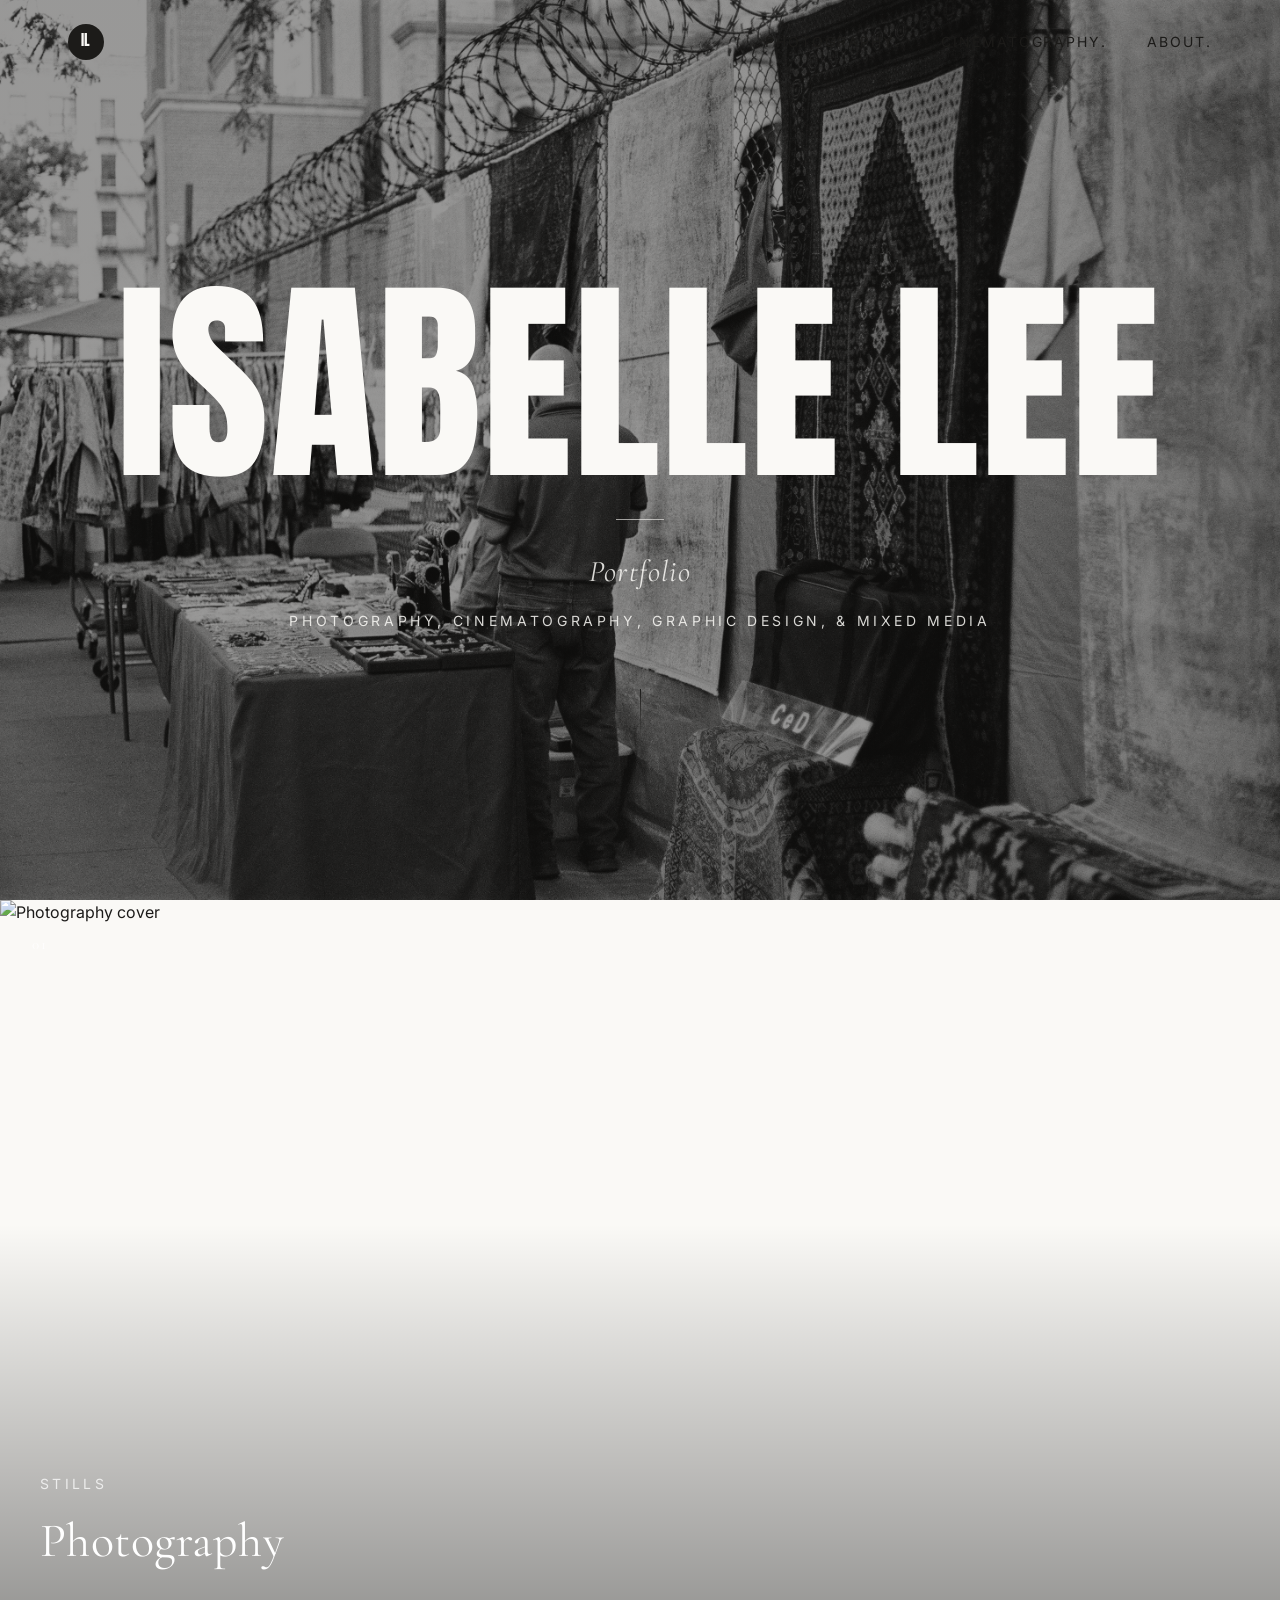
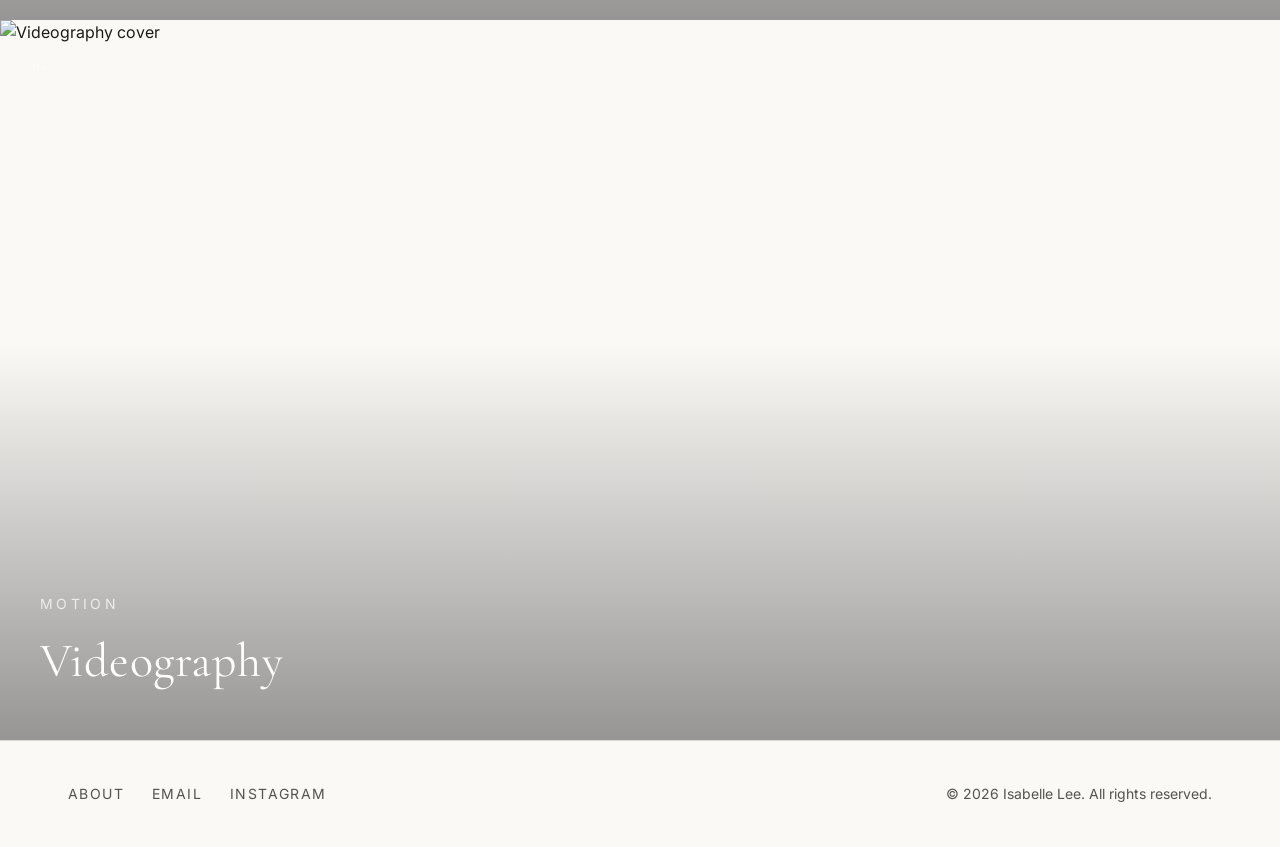
==== index.html @ b3264e07 "Update index.html change videography to cinematography" ====
<!DOCTYPE html>
<html lang="en">
<head>
  <meta charset="UTF-8">
  <meta name="viewport" content="width=device-width, initial-scale=1.0">
  <title>Isabelle Lee</title>
  <meta name="description" content="Portfolio of Isabelle Lee — photography and videography.">
  <link rel="stylesheet" href="css/style.css">
</head>
<body>

  <header class="site-header">
    <div class="nav-inner">
      <a href="index.html" class="brand"><span class="brand-mark">IL</span></a>
      <button class="nav-toggle" aria-label="Toggle menu">
        <span></span><span></span><span></span>
      </button>
      <ul class="nav-links">
        <li><a href="photography.html">photography.</a></li>
        <li><a href="videography.html">cinematography.</a></li>
        <li><a href="about.html">about.</a></li>
      </ul>
    </div>
  </header>

  <main>
    <section class="hero" style="padding-bottom: 0;">
      <h1 class="hero-name">Isabelle Lee</h1>
      <div class="hero-divider"></div>
      <p class="hero-subtitle">Portfolio</p>
      <p class="hero-tagline">Photography, Cinematography, Graphic Design, & Mixed Media</p>
      <div class="hero-scroll"></div>
    </section>

    <section style="padding: 0;">
      <div class="category-split">
        <a href="photography.html" class="category-panel">
          <img src="images/home/photo-cover.jpeg" alt="Photography cover">
          <span class="category-panel-number">01</span>
          <div class="category-panel-overlay">
            <div class="category-panel-label">
              <p class="eyebrow">Stills</p>
              <h2>Photography</h2>
            </div>
          </div>
        </a>
        <a href="videography.html" class="category-panel">
          <img src="images/home/film-cover.jpeg" alt="Videography cover">
          <span class="category-panel-number">02</span>
          <div class="category-panel-overlay">
            <div class="category-panel-label">
              <p class="eyebrow">Motion</p>
              <h2>Videography</h2>
            </div>
          </div>
        </a>
      </div>
    </section>
  </main>

  <footer class="site-footer">
    <div class="container footer-inner">
      <ul class="footer-links">
        <li><a href="about.html">About</a></li>
        <li><a href="mailto:isabellehlee@outlook.com">Email</a></li>
        <li><a href="https://www.instagram.com/worksbybee" target="_blank" rel="noopener">Instagram</a></li>
      </ul>
      <p class="footer-copy">&copy; 2026 Isabelle Lee. All rights reserved.</p>
    </div>
  </footer>

  <script src="js/script.js"></script>
</body>
</html>
---- css/style.css ----
/* ============================================================
   Isabelle Lee — Portfolio
   Minimalist, professional styling
   ============================================================ */

@import url('https://fonts.googleapis.com/css2?family=Anton&family=Cormorant+Garamond:wght@300;400;500;600&family=Inter:wght@300;400;500&display=swap');

:root {
  --bg: #faf9f6;
  --bg-alt: #f2f0ea;
  --ink: #1c1b19;
  --ink-soft: #55534c;
  --line: #ddd9d0;
  --accent: #8a8578;
  --max-width: 1240px;
  --nav-height: 84px;
  --ease: cubic-bezier(0.4, 0, 0.2, 1);
}

* {
  margin: 0;
  padding: 0;
  box-sizing: border-box;
}

html {
  scroll-behavior: smooth;
}

body {
  background: var(--bg);
  color: var(--ink);
  font-family: 'Inter', -apple-system, BlinkMacSystemFont, sans-serif;
  font-weight: 400;
  font-size: 16px;
  line-height: 1.6;
  -webkit-font-smoothing: antialiased;
  overflow-x: hidden;
}

img {
  max-width: 100%;
  display: block;
}

a {
  color: inherit;
  text-decoration: none;
}

.container {
  max-width: var(--max-width);
  margin: 0 auto;
  padding: 0 48px;
}

h1, h2, h3, h4 {
  font-family: 'Cormorant Garamond', Georgia, serif;
  font-weight: 400;
  letter-spacing: 0.01em;
}

.eyebrow {
  font-family: 'Inter', sans-serif;
  font-size: 14px;
  letter-spacing: 0.24em;
  text-transform: uppercase;
  color: var(--accent);
}

/* ---------------- Navigation ---------------- */

.site-header {
  position: fixed;
  top: 0;
  left: 0;
  right: 0;
  height: var(--nav-height);
  display: flex;
  align-items: center;
  z-index: 100;
  transition: background-color 0.4s var(--ease), border-color 0.4s var(--ease);
  border-bottom: 1px solid transparent;
}

.site-header.is-solid {
  background: rgba(250, 249, 246, 0.92);
  backdrop-filter: blur(8px);
  border-bottom: 1px solid var(--line);
}

.nav-inner {
  width: 100%;
  max-width: var(--max-width);
  margin: 0 auto;
  padding: 0 48px;
  display: flex;
  align-items: center;
  justify-content: space-between;
}

.brand {
  display: flex;
  align-items: center;
  gap: 12px;
  font-family: 'Anton', sans-serif;
  font-size: 19px;
  letter-spacing: 0.02em;
  text-transform: uppercase;
}

.brand-mark {
  width: 36px;
  height: 36px;
  border-radius: 50%;
  background: var(--ink);
  color: var(--bg);
  display: flex;
  align-items: center;
  justify-content: center;
  font-family: 'Anton', sans-serif;
  font-size: 14px;
  letter-spacing: 0.02em;
  flex-shrink: 0;
}

.nav-links {
  display: flex;
  gap: 40px;
  list-style: none;
}

.nav-links a {
  font-size: 14px;
  letter-spacing: 0.14em;
  text-transform: uppercase;
  position: relative;
  padding-bottom: 4px;
}

.nav-links a::after {
  content: '';
  position: absolute;
  left: 0;
  bottom: 0;
  width: 0;
  height: 1px;
  background: var(--ink);
  transition: width 0.3s var(--ease);
}

.nav-links a:hover::after,
.nav-links a.active::after {
  width: 100%;
}

.nav-toggle {
  display: none;
  flex-direction: column;
  gap: 5px;
  background: none;
  border: none;
  cursor: pointer;
  padding: 8px;
}

.nav-toggle span {
  width: 22px;
  height: 1px;
  background: var(--ink);
  display: block;
}

/* ---------------- Hero ---------------- */

.hero {
  position: relative;
  min-height: 100vh;
  display: flex;
  flex-direction: column;
  align-items: center;
  justify-content: center;
  text-align: center;
  padding: 120px 24px 64px;
  background-image: linear-gradient(rgba(28, 27, 25, 0.45), rgba(28, 27, 25, 0.45)), url('../images/home/hero-bg.jpg');
  background-size: cover;
  background-position: center 30%;
}

.hero-name {
  font-family: 'Anton', 'Cormorant Garamond', sans-serif;
  font-size: clamp(84px, 17vw, 220px);
  line-height: 0.92;
  font-weight: 400;
  letter-spacing: 0.005em;
  text-transform: uppercase;
  color: #faf9f6;
}

.hero-divider {
  width: 48px;
  height: 1px;
  background: var(--line);
  margin: 36px auto 28px;
}
.hero-divider {
  background: rgba(250, 249, 246, 0.6);
}
.hero-subtitle {
  font-family: 'Cormorant Garamond', serif;
  font-size: clamp(22px, 3vw, 30px);
  font-style: italic;
  font-weight: 400;
  letter-spacing: 0.04em;
  color: rgba(250, 249, 246, 0.85);
}

.hero-tagline {
  margin-top: 14px;
  font-size: 14px;
  letter-spacing: 0.26em;
  text-transform: uppercase;
  color: rgba(250, 249, 246, 0.85);;
}

.hero-scroll {
  margin-top: 56px;
  width: 1px;
  height: 48px;
  background: linear-gradient(var(--ink), transparent);
  animation: scrollPulse 2.2s ease-in-out infinite;
}

@keyframes scrollPulse {
  0%, 100% { opacity: 0.2; }
  50% { opacity: 0.9; }
}

/* ---------------- Category split (home) ---------------- */

.category-split {
  display: grid;
  grid-template-columns: 1fr;
}

.category-panel {
  position: relative;
  aspect-ratio: 16 / 9;
  overflow: hidden;
  display: block;
}

.category-panel img {
  width: 100%;
  height: 100%;
  object-fit: cover;
  transition: transform 0.8s var(--ease), filter 0.8s var(--ease);
  filter: grayscale(20%);
}

.category-panel:hover img {
  transform: scale(1.04);
  filter: grayscale(0%);
}

.category-panel-number {
  position: absolute;
  top: 32px;
  left: 32px;
  color: rgba(255,255,255,0.85);
  font-family: 'Cormorant Garamond', serif;
  font-size: 15px;
  letter-spacing: 0.1em;
}

.category-panel-overlay {
  position: absolute;
  inset: 0;
  display: flex;
  align-items: flex-end;
  padding: 40px;
  background: linear-gradient(to top, rgba(0,0,0,0.4), transparent 55%);
}

.category-panel-label {
  color: #fff;
}

.category-panel-label .eyebrow {
  color: rgba(255,255,255,0.75);
}

.category-panel-label h2 {
  font-size: clamp(32px, 3.8vw, 48px);
  margin-top: 8px;
}

/* ---------------- Section shell ---------------- */

.page-hero {
  padding: 132px 0 48px;
  border-bottom: 1px solid var(--line);
}

.page-hero h1 {
  font-size: clamp(44px, 6.4vw, 72px);
  margin-top: 10px;
}

.page-hero p {
  margin-top: 18px;
  max-width: 560px;
  color: var(--ink-soft);
  font-size: 17px;
}

section {
  padding: 64px 0;
}

/* ---------------- Photography categories ---------------- */

.category-section {
  padding: 48px 0;
  border-bottom: 1px solid var(--line);
}

.category-section:last-child {
  border-bottom: none;
  padding-bottom: 64px;
}

.category-heading {
  display: grid;
  grid-template-columns: auto 1fr;
  align-items: baseline;
  column-gap: 20px;
  row-gap: 12px;
  margin-bottom: 24px;
}

.category-heading .eyebrow {
  grid-column: 1;
  grid-row: 1;
}

.category-heading h2 {
  grid-column: 2;
  grid-row: 1;
  font-size: clamp(28px, 3.2vw, 38px);
}

.category-desc {
  grid-column: 1 / -1;
  grid-row: 2;
  color: var(--ink-soft);
  font-style: italic;
  font-size: 15px;
  max-width: 640px;
}

.subcategory {
  margin-top: 36px;
}

.subcategory + .subcategory {
  border-top: 1px solid var(--line);
  padding-top: 36px;
}

.subcategory-title {
  font-size: clamp(20px, 2.2vw, 24px);
  margin-bottom: 10px;
}

.subcategory .category-desc {
  margin-bottom: 20px;
}

/* ---------------- Photography grid ---------------- */

.grid {
  display: grid;
  grid-template-columns: repeat(3, 1fr);
  gap: 4px;
}

.grid-item {
  position: relative;
  overflow: hidden;
  aspect-ratio: 4 / 5;
  cursor: pointer;
  background: var(--bg-alt);
}

.grid-item img {
  width: 100%;
  height: 100%;
  object-fit: cover;
  transition: transform 0.6s var(--ease);
}

.grid-item:hover img {
  transform: scale(1.05);
}

.grid-item-caption {
  position: absolute;
  left: 0;
  right: 0;
  bottom: 0;
  padding: 18px;
  color: #fff;
  font-size: 14px;
  letter-spacing: 0.1em;
  text-transform: uppercase;
  background: linear-gradient(to top, rgba(0,0,0,0.55), transparent);
  opacity: 0;
  transition: opacity 0.3s var(--ease);
}

.grid-item:hover .grid-item-caption {
  opacity: 1;
}

/* fade-in on scroll */
.reveal {
  opacity: 0;
  transform: translateY(24px);
  transition: opacity 0.7s var(--ease), transform 0.7s var(--ease);
}

.reveal.is-visible {
  opacity: 1;
  transform: translateY(0);
}

/* ---------------- Lightbox ---------------- */

.lightbox {
  position: fixed;
  inset: 0;
  background: rgba(20, 19, 17, 0.96);
  display: flex;
  align-items: center;
  justify-content: center;
  padding: 40px;
  z-index: 1000;
  opacity: 0;
  pointer-events: none;
  transition: opacity 0.35s var(--ease);
}

.lightbox.is-open {
  opacity: 1;
  pointer-events: auto;
}

.lightbox img {
  max-width: 100%;
  max-height: 82vh;
  width: auto;
  margin: 0 auto;
}

.lightbox-caption {
  color: #eae7e0;
  text-align: center;
  margin-top: 18px;
  font-size: 14px;
  letter-spacing: 0.12em;
  text-transform: uppercase;
}

.lightbox-close {
  position: absolute;
  top: 32px;
  right: 40px;
  background: none;
  border: none;
  color: #eae7e0;
  font-size: 15px;
  letter-spacing: 0.16em;
  text-transform: uppercase;
  cursor: pointer;
}

.lightbox-nav {
  position: absolute;
  top: 50%;
  transform: translateY(-50%);
  background: none;
  border: none;
  color: #eae7e0;
  font-size: 28px;
  cursor: pointer;
  padding: 12px 18px;
}

.lightbox-prev { left: 12px; }
.lightbox-next { right: 12px; }

/* ---------------- Film list ---------------- */

.film-list {
  display: flex;
  flex-direction: column;
}

.film-entry {
  display: grid;
  grid-template-columns: 1fr 1fr;
  gap: 48px;
  align-items: center;
  padding: 48px 0 72px;
  border-bottom: 1px solid var(--line);
}

.film-entry:first-child {
  padding-top: 0;
}

.film-entry:nth-child(even) .film-media {
  order: 2;
}

.film-media {
  overflow: hidden;
  aspect-ratio: 16 / 9;
  background: var(--bg-alt);
  position: relative;
}

.film-media img {
  width: 100%;
  height: 100%;
  object-fit: cover;
  transition: transform 0.7s var(--ease);
}

.film-entry:hover .film-media img {
  transform: scale(1.03);
}

.film-meta .eyebrow {
  margin-bottom: 10px;
  display: block;
}

.film-meta h3 {
  font-size: 32px;
  margin-bottom: 8px;
}

.film-credit {
  font-size: 14px;
  letter-spacing: 0.02em;
  color: var(--accent);
  margin-bottom: 16px;
}

.film-meta p {
  color: var(--ink-soft);
  font-size: 16px;
  max-width: 440px;
}

.film-watch-link {
  display: inline-block;
  margin-top: 20px;
  font-size: 13px;
  letter-spacing: 0.1em;
  text-transform: uppercase;
  border-bottom: 1px solid var(--ink);
  padding-bottom: 3px;
}

.film-meta .film-tags {
  margin-top: 18px;
  display: flex;
  gap: 10px;
  flex-wrap: wrap;
}

.film-meta .film-tags span {
  font-size: 13px;
  letter-spacing: 0.06em;
  text-transform: uppercase;
  color: var(--ink-soft);
  border: 1px solid var(--line);
  padding: 5px 12px;
}

/* ---------------- About ---------------- */

.about-layout {
  display: grid;
  grid-template-columns: 0.85fr 1.15fr;
  gap: 64px;
  align-items: start;
}

.about-portrait {
  position: sticky;
  top: 120px;
  overflow: hidden;
}

.about-portrait img {
  filter: grayscale(15%);
}

.about-copy p {
  margin-bottom: 20px;
  color: var(--ink-soft);
  font-family: 'Cormorant Garamond', Georgia, serif;
  font-size: 19px;
  font-weight: 400;
  line-height: 1.6;
  max-width: 580px;
}

.about-info {
  margin-top: 36px;
  padding-top: 28px;
  border-top: 1px solid var(--line);
  display: grid;
  grid-template-columns: repeat(2, minmax(0, 220px));
  gap: 24px;
}

.about-info h4 {
  font-family: 'Inter', sans-serif;
  font-size: 13px;
  letter-spacing: 0.14em;
  text-transform: uppercase;
  color: var(--accent);
  margin-bottom: 8px;
  font-weight: 500;
}

.about-info p {
  font-size: 15px;
  color: var(--ink-soft);
  margin: 0;
}

.placeholder-note {
  display: inline-block;
  margin-top: 24px;
  font-size: 13px;
  letter-spacing: 0.06em;
  text-transform: uppercase;
  color: #b08a4e;
  background: #f7edda;
  border: 1px solid #ecd9b8;
  padding: 8px 14px;
}

/* ---------------- Footer ---------------- */

.site-footer {
  border-top: 1px solid var(--line);
  padding: 40px 0;
}

.footer-inner {
  display: flex;
  justify-content: space-between;
  align-items: center;
  flex-wrap: wrap;
  gap: 20px;
}

.footer-links {
  display: flex;
  gap: 28px;
  list-style: none;
}

.footer-links a {
  font-size: 14px;
  letter-spacing: 0.1em;
  text-transform: uppercase;
  color: var(--ink-soft);
}

.footer-links a:hover {
  color: var(--ink);
}

.footer-copy {
  font-size: 14px;
  color: var(--ink-soft);
}

/* ---------------- Responsive ---------------- */

@media (max-width: 900px) {
  .container { padding: 0 28px; }
  .nav-inner { padding: 0 28px; }

  .nav-links {
    position: fixed;
    top: var(--nav-height);
    left: 0;
    right: 0;
    background: var(--bg);
    flex-direction: column;
    gap: 0;
    border-bottom: 1px solid var(--line);
    max-height: 0;
    overflow: hidden;
    transition: max-height 0.35s var(--ease);
  }

  .nav-links.is-open {
    max-height: 320px;
  }

  .nav-links a {
    display: block;
    padding: 18px 28px;
    border-top: 1px solid var(--line);
  }

  .nav-toggle {
    display: flex;
  }

  .category-split {
    grid-template-columns: 1fr;
  }

  .grid {
    grid-template-columns: repeat(2, 1fr);
  }

  .film-entry {
    grid-template-columns: 1fr;
    gap: 28px;
  }

  .film-entry:nth-child(even) .film-media {
    order: 0;
  }

  .about-layout {
    grid-template-columns: 1fr;
  }

  .about-portrait {
    position: static;
    max-width: 320px;
  }
}

@media (max-width: 560px) {
  .grid {
    grid-template-columns: repeat(2, 1fr);
    gap: 3px;
  }
  .hero { padding-top: 120px; }
}
/* Override the existing about-layout column ratio so text is wider than photos */
.about-layout {
  grid-template-columns: 1.15fr 0.85fr;
}

.about-photos {
  position: relative;
  width: 500px;
  height: 600px;
  justify-self: end;
  transform: translateX(30px);
}

.about-photos .photo {
  position: absolute;
  width: 220px !important;
  max-width: 220px !important;
  height: auto;
  box-shadow: 0 8px 20px rgba(0, 0, 0, 0.25);
}

.photo-1 {
  top: 0;
  left: 40px;
  transform: rotate(-10deg);
  z-index: 1;
}

.photo-2 {
  top: 160px;
  left: 260px;
  transform: rotate(8deg);
  z-index: 2;
}

.photo-3 {
  top: 320px;
  left: 130px;
  transform: rotate(-5deg);
  z-index: 3;
}

@media (max-width: 900px) {
  .about-photos {
    width: 100%;
    height: 500px;
    justify-self: center;
    transform: none;
  }
}
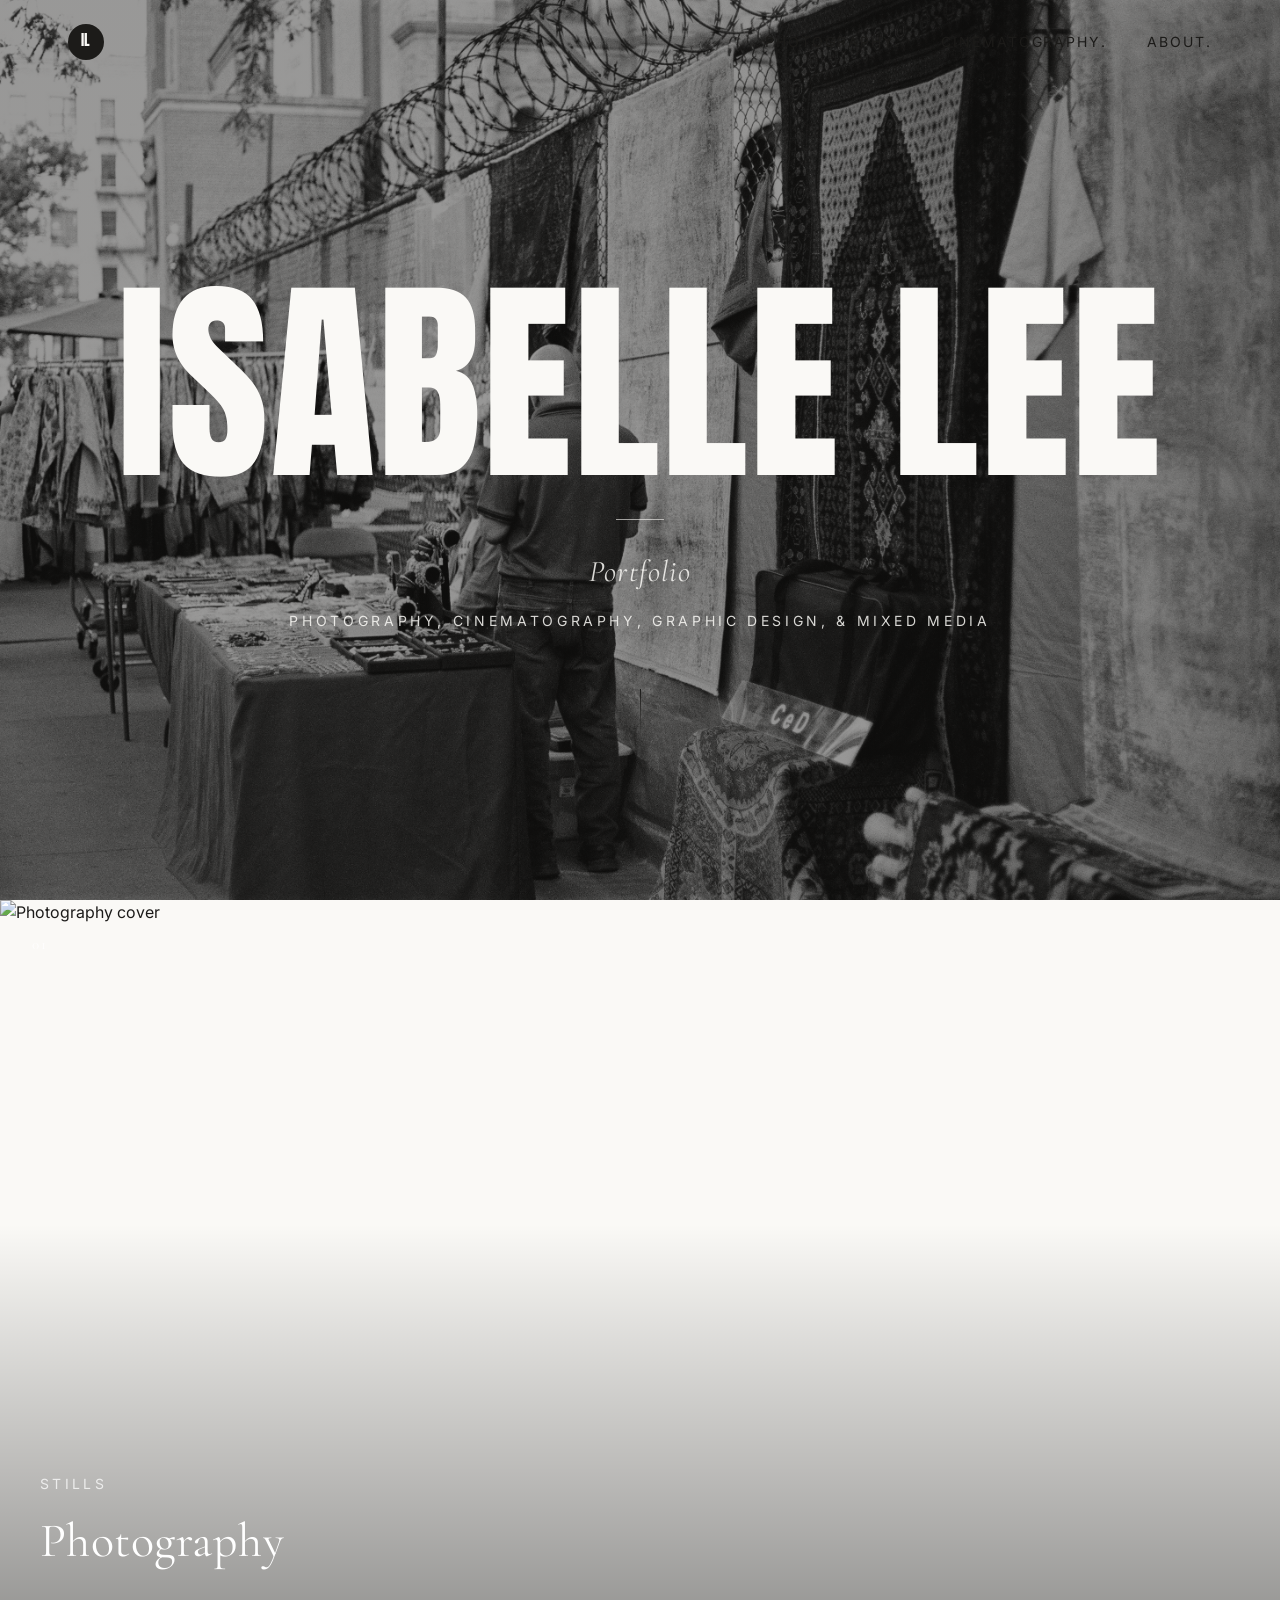
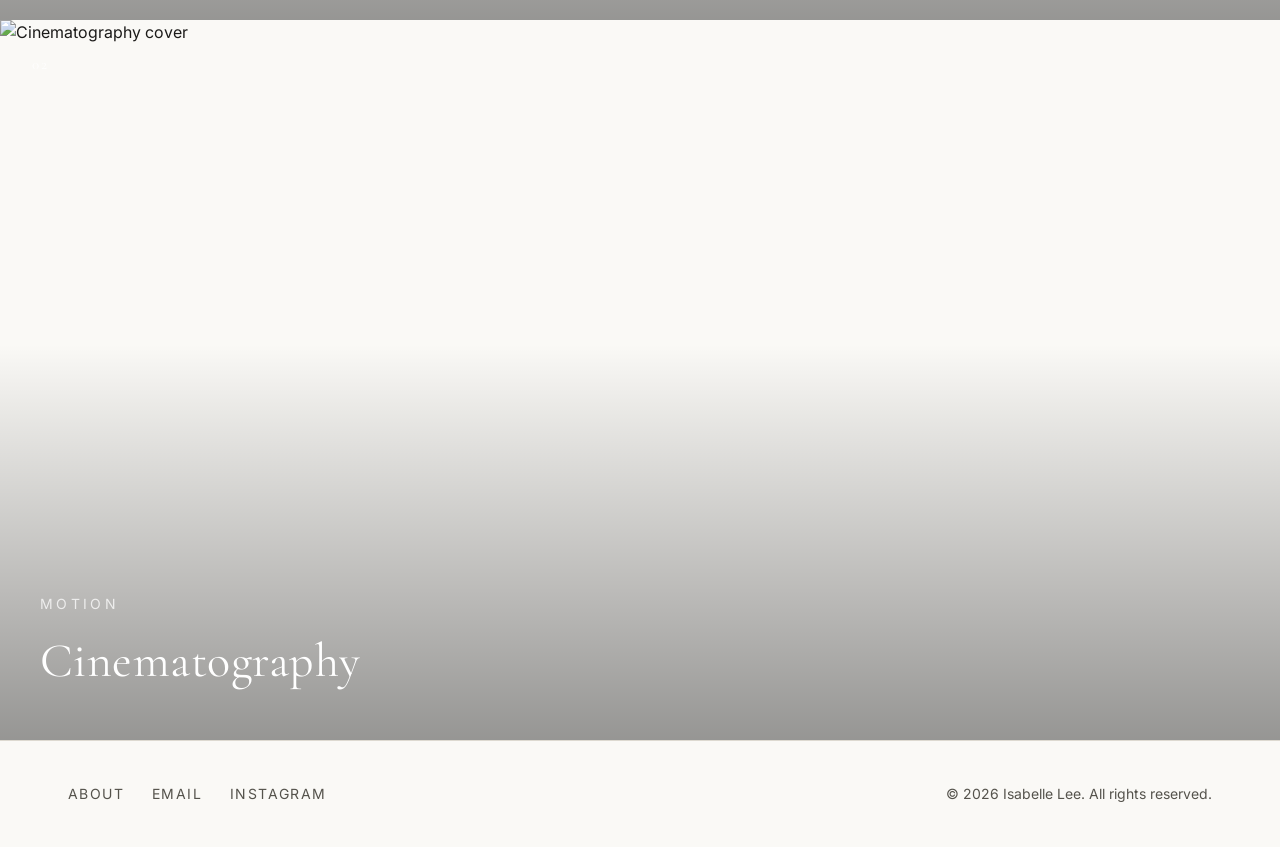
==== commit 5b53b015: "Update index.html change videography to cinematography" ====
--- a/index.html
+++ b/index.html
@@ -45,12 +45,12 @@
           </div>
         </a>
         <a href="videography.html" class="category-panel">
-          <img src="images/home/film-cover.jpeg" alt="Videography cover">
+          <img src="images/home/film-cover.jpeg" alt="Cinematography cover">
           <span class="category-panel-number">02</span>
           <div class="category-panel-overlay">
             <div class="category-panel-label">
               <p class="eyebrow">Motion</p>
-              <h2>Videography</h2>
+              <h2>Cinematography</h2>
             </div>
           </div>
         </a>
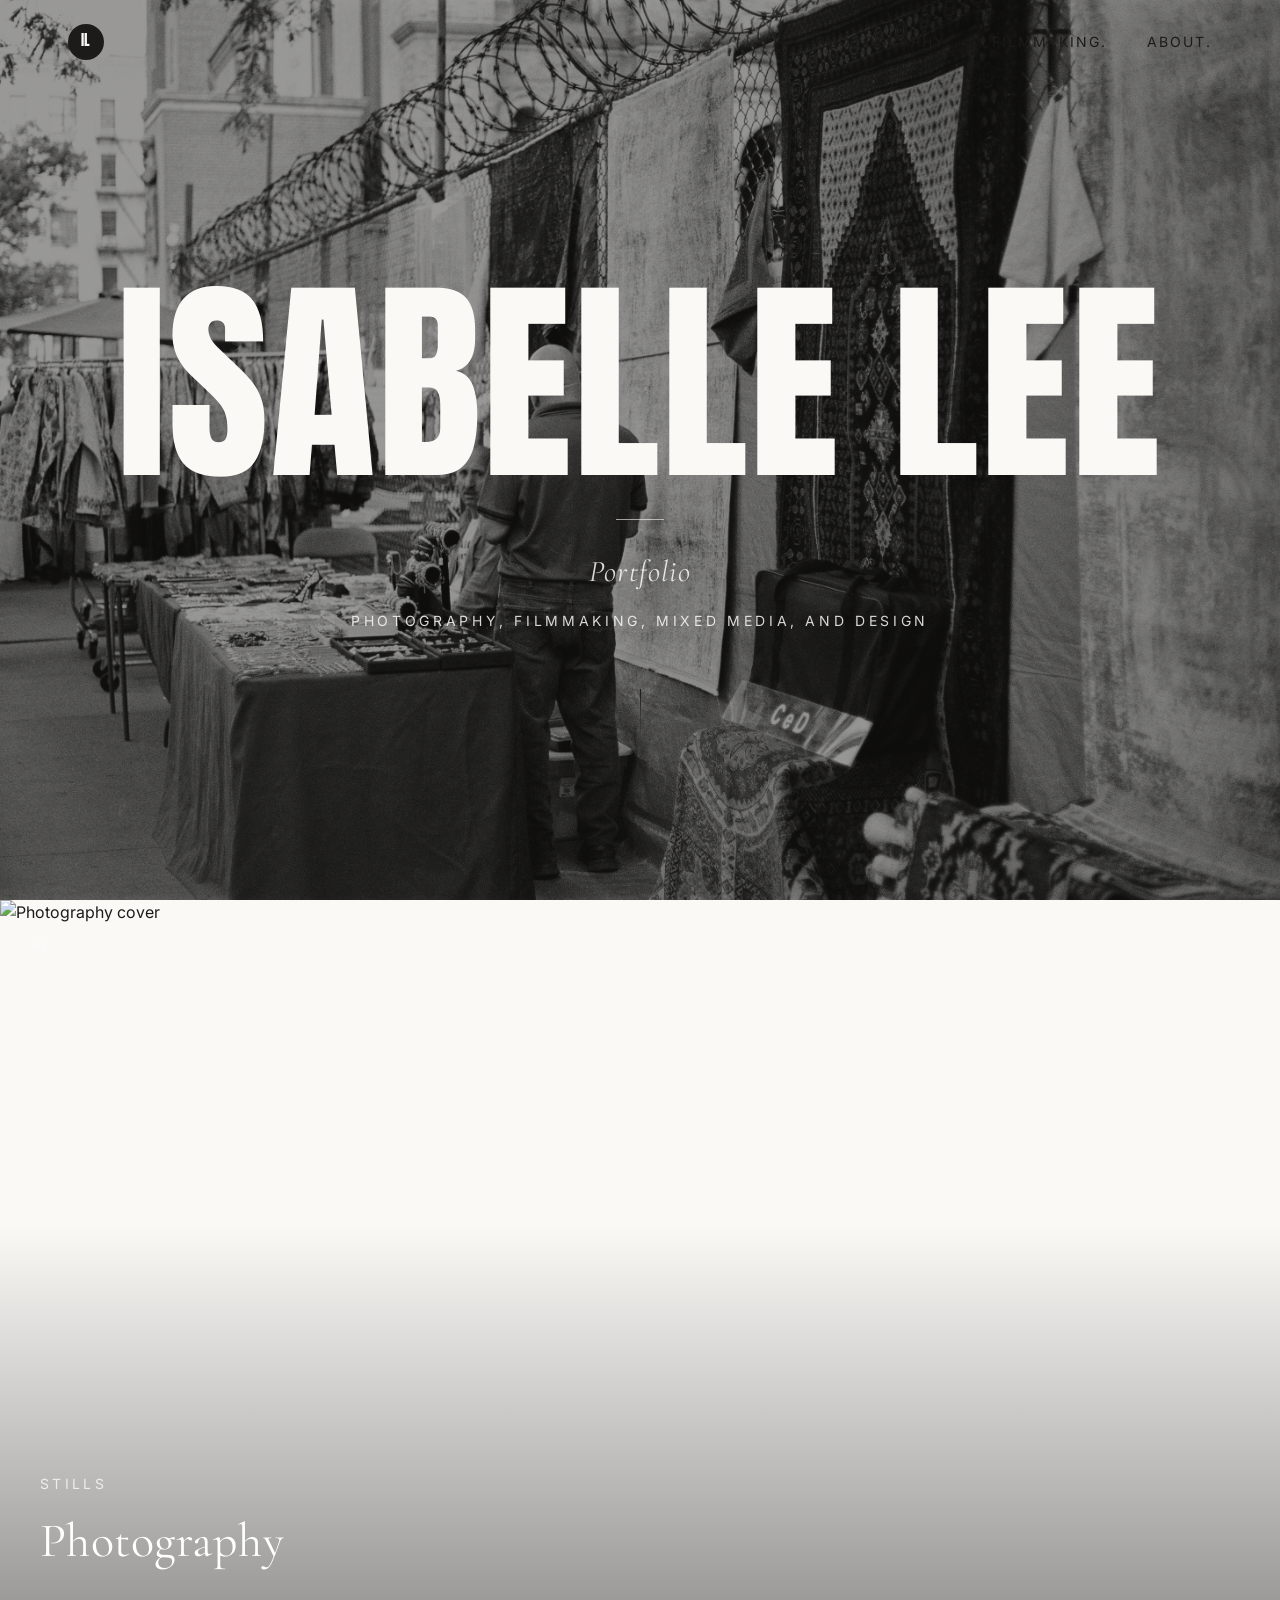
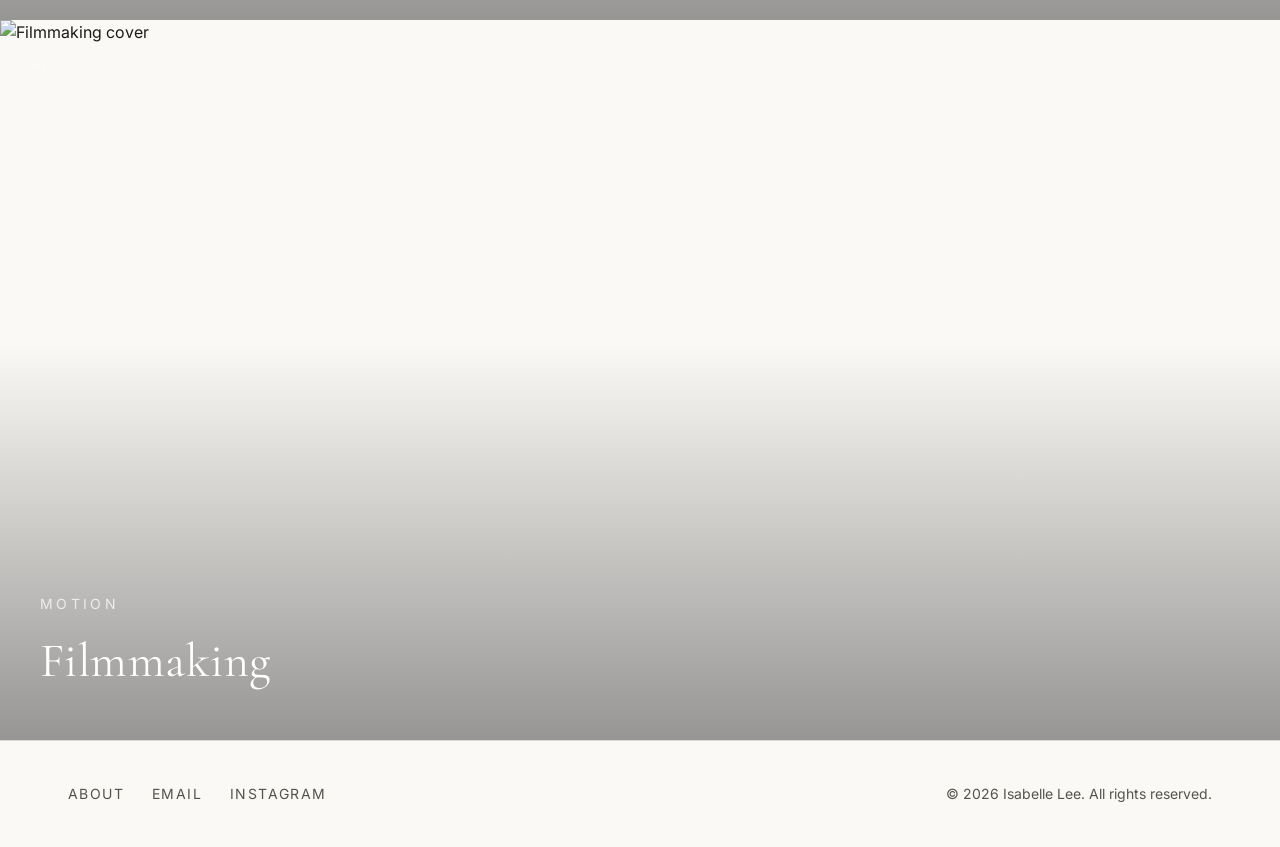
==== commit 4bd53d63: "Update index.html cinematography to filmmaking" ====
--- a/index.html
+++ b/index.html
@@ -17,7 +17,7 @@
       </button>
       <ul class="nav-links">
         <li><a href="photography.html">photography.</a></li>
-        <li><a href="videography.html">cinematography.</a></li>
+        <li><a href="videography.html">filmmaking.</a></li>
         <li><a href="about.html">about.</a></li>
       </ul>
     </div>
@@ -28,7 +28,7 @@
       <h1 class="hero-name">Isabelle Lee</h1>
       <div class="hero-divider"></div>
       <p class="hero-subtitle">Portfolio</p>
-      <p class="hero-tagline">Photography, Cinematography, Graphic Design, & Mixed Media</p>
+      <p class="hero-tagline">Photography, Filmmaking, Mixed Media, and Design</p>
       <div class="hero-scroll"></div>
     </section>
 
@@ -45,12 +45,12 @@
           </div>
         </a>
         <a href="videography.html" class="category-panel">
-          <img src="images/home/film-cover.jpeg" alt="Cinematography cover">
+          <img src="images/home/film-cover.jpeg" alt="Filmmaking cover">
           <span class="category-panel-number">02</span>
           <div class="category-panel-overlay">
             <div class="category-panel-label">
               <p class="eyebrow">Motion</p>
-              <h2>Cinematography</h2>
+              <h2>Filmmaking</h2>
             </div>
           </div>
         </a>
--- a/css/style.css
+++ b/css/style.css
@@ -300,17 +300,23 @@
 .page-hero {
   padding: 132px 0 48px;
   border-bottom: 1px solid var(--line);
+  background: var(--ink);
 }
 
 .page-hero h1 {
   font-size: clamp(44px, 6.4vw, 72px);
   margin-top: 10px;
+  color: var(--bg);
+}
+
+.page-hero .eyebrow {
+  color: rgba(250, 249, 246, 0.7);
 }
 
 .page-hero p {
   margin-top: 18px;
   max-width: 560px;
-  color: var(--ink-soft);
+  color: rgba(250, 249, 246, 0.75);
   font-size: 17px;
 }
 
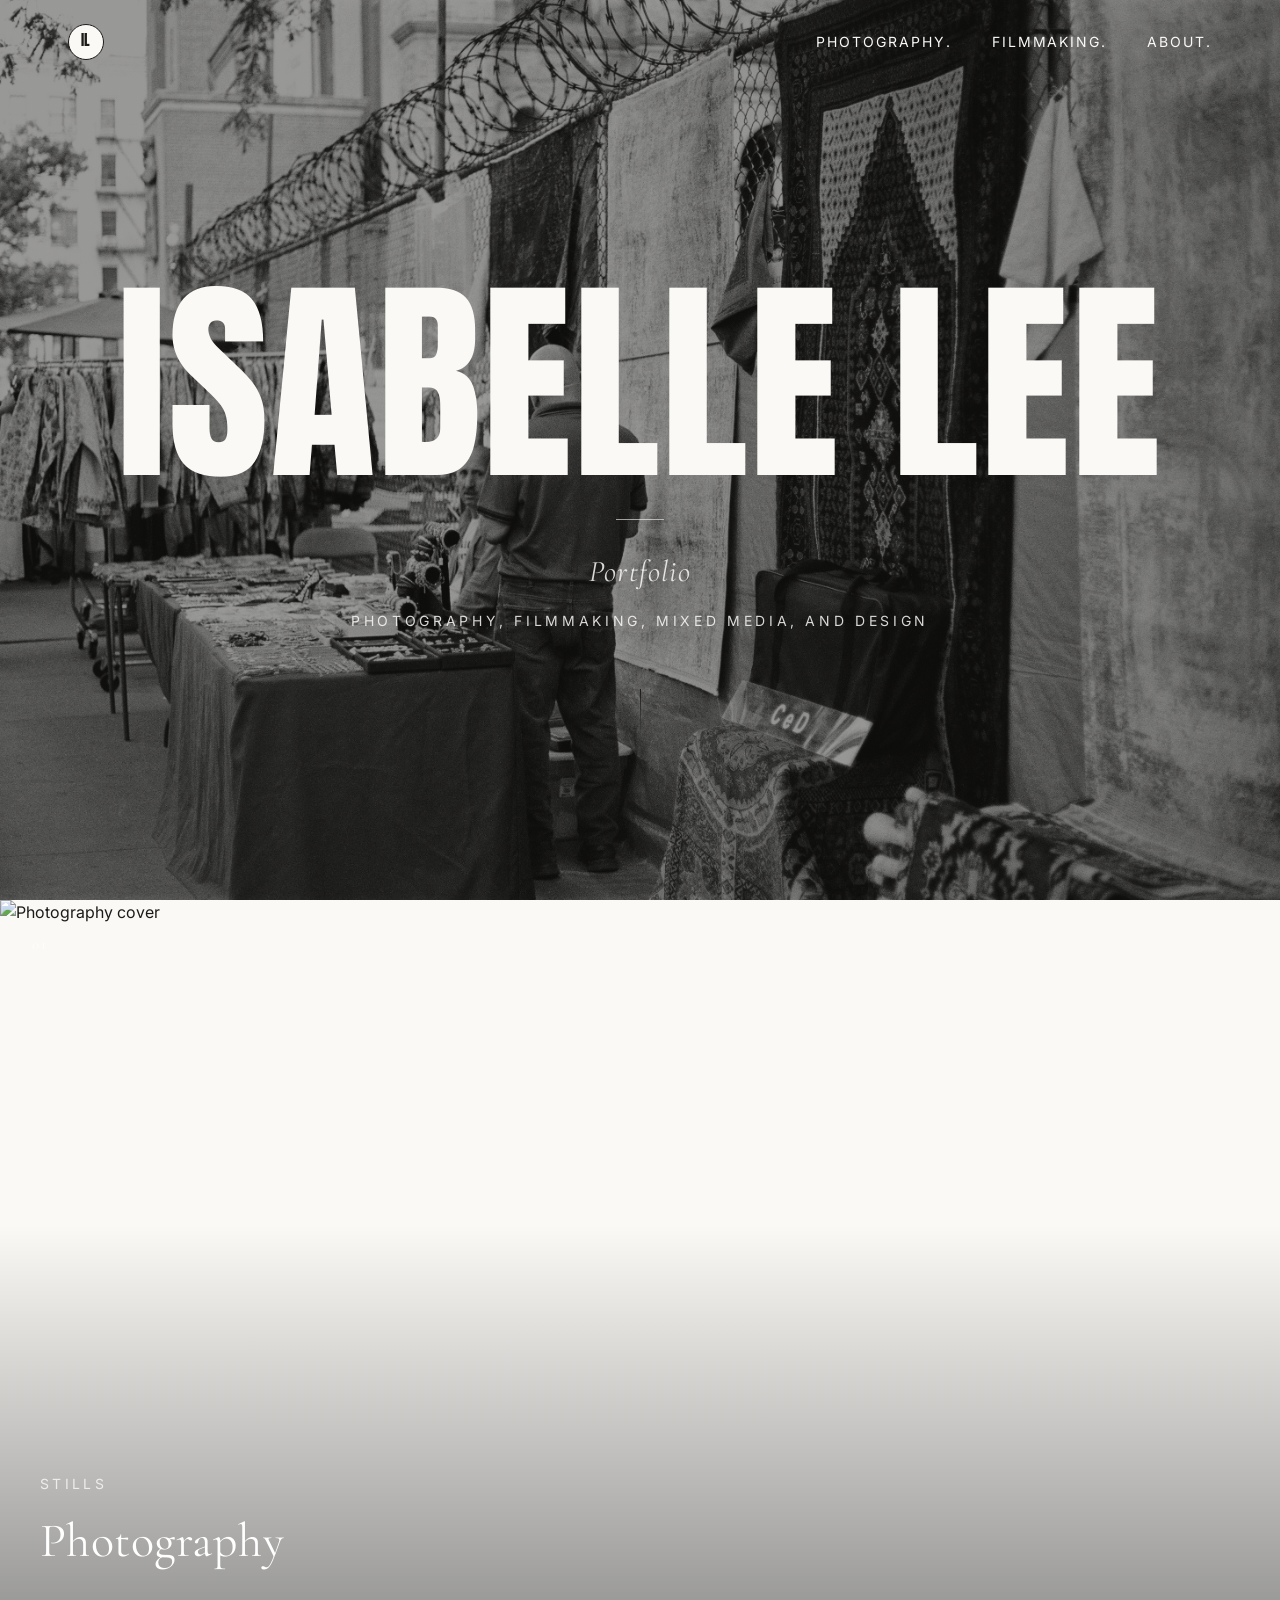
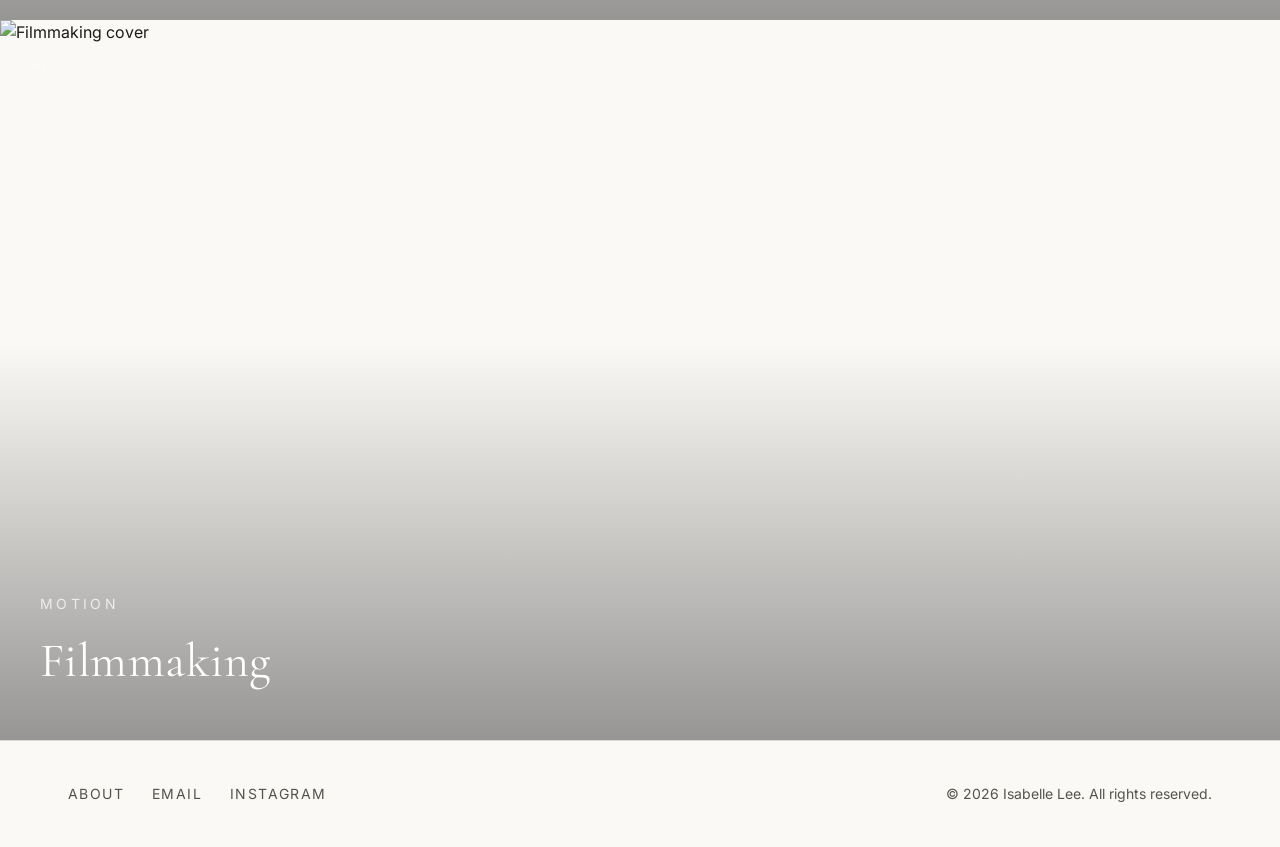
==== commit 89acf339: "Update index.html body class is home edit" ====
--- a/index.html
+++ b/index.html
@@ -7,7 +7,7 @@
   <meta name="description" content="Portfolio of Isabelle Lee — photography and videography.">
   <link rel="stylesheet" href="css/style.css">
 </head>
-<body>
+<body class="is-home">
 
   <header class="site-header">
     <div class="nav-inner">
--- a/css/style.css
+++ b/css/style.css
@@ -84,9 +84,9 @@
 }
 
 .site-header.is-solid {
-  background: rgba(250, 249, 246, 0.92);
+  background: rgba(28, 27, 25, 0.92);
   backdrop-filter: blur(8px);
-  border-bottom: 1px solid var(--line);
+  border-bottom: 1px solid rgba(250, 249, 246, 0.15);
 }
 
 .nav-inner {
@@ -113,8 +113,9 @@
   width: 36px;
   height: 36px;
   border-radius: 50%;
-  background: var(--ink);
-  color: var(--bg);
+  background: var(--bg);
+  color: var(--ink);
+  border: 1px solid var(--ink);
   display: flex;
   align-items: center;
   justify-content: center;
@@ -148,7 +149,21 @@
   background: var(--ink);
   transition: width 0.3s var(--ease);
 }
-
+.site-header.is-solid .nav-links a {
+  color: var(--bg);
+}
+
+.site-header.is-solid .nav-links a::after {
+  background: var(--bg);
+}
+
+body.is-home .site-header:not(.is-solid) .nav-links a {
+  color: var(--bg);
+}
+
+body.is-home .site-header:not(.is-solid) .nav-links a::after {
+  background: var(--bg);
+}
 .nav-links a:hover::after,
 .nav-links a.active::after {
   width: 100%;
@@ -300,23 +315,17 @@
 .page-hero {
   padding: 132px 0 48px;
   border-bottom: 1px solid var(--line);
-  background: var(--ink);
 }
 
 .page-hero h1 {
   font-size: clamp(44px, 6.4vw, 72px);
   margin-top: 10px;
-  color: var(--bg);
-}
-
-.page-hero .eyebrow {
-  color: rgba(250, 249, 246, 0.7);
 }
 
 .page-hero p {
   margin-top: 18px;
   max-width: 560px;
-  color: rgba(250, 249, 246, 0.75);
+  color: var(--ink-soft);
   font-size: 17px;
 }
 
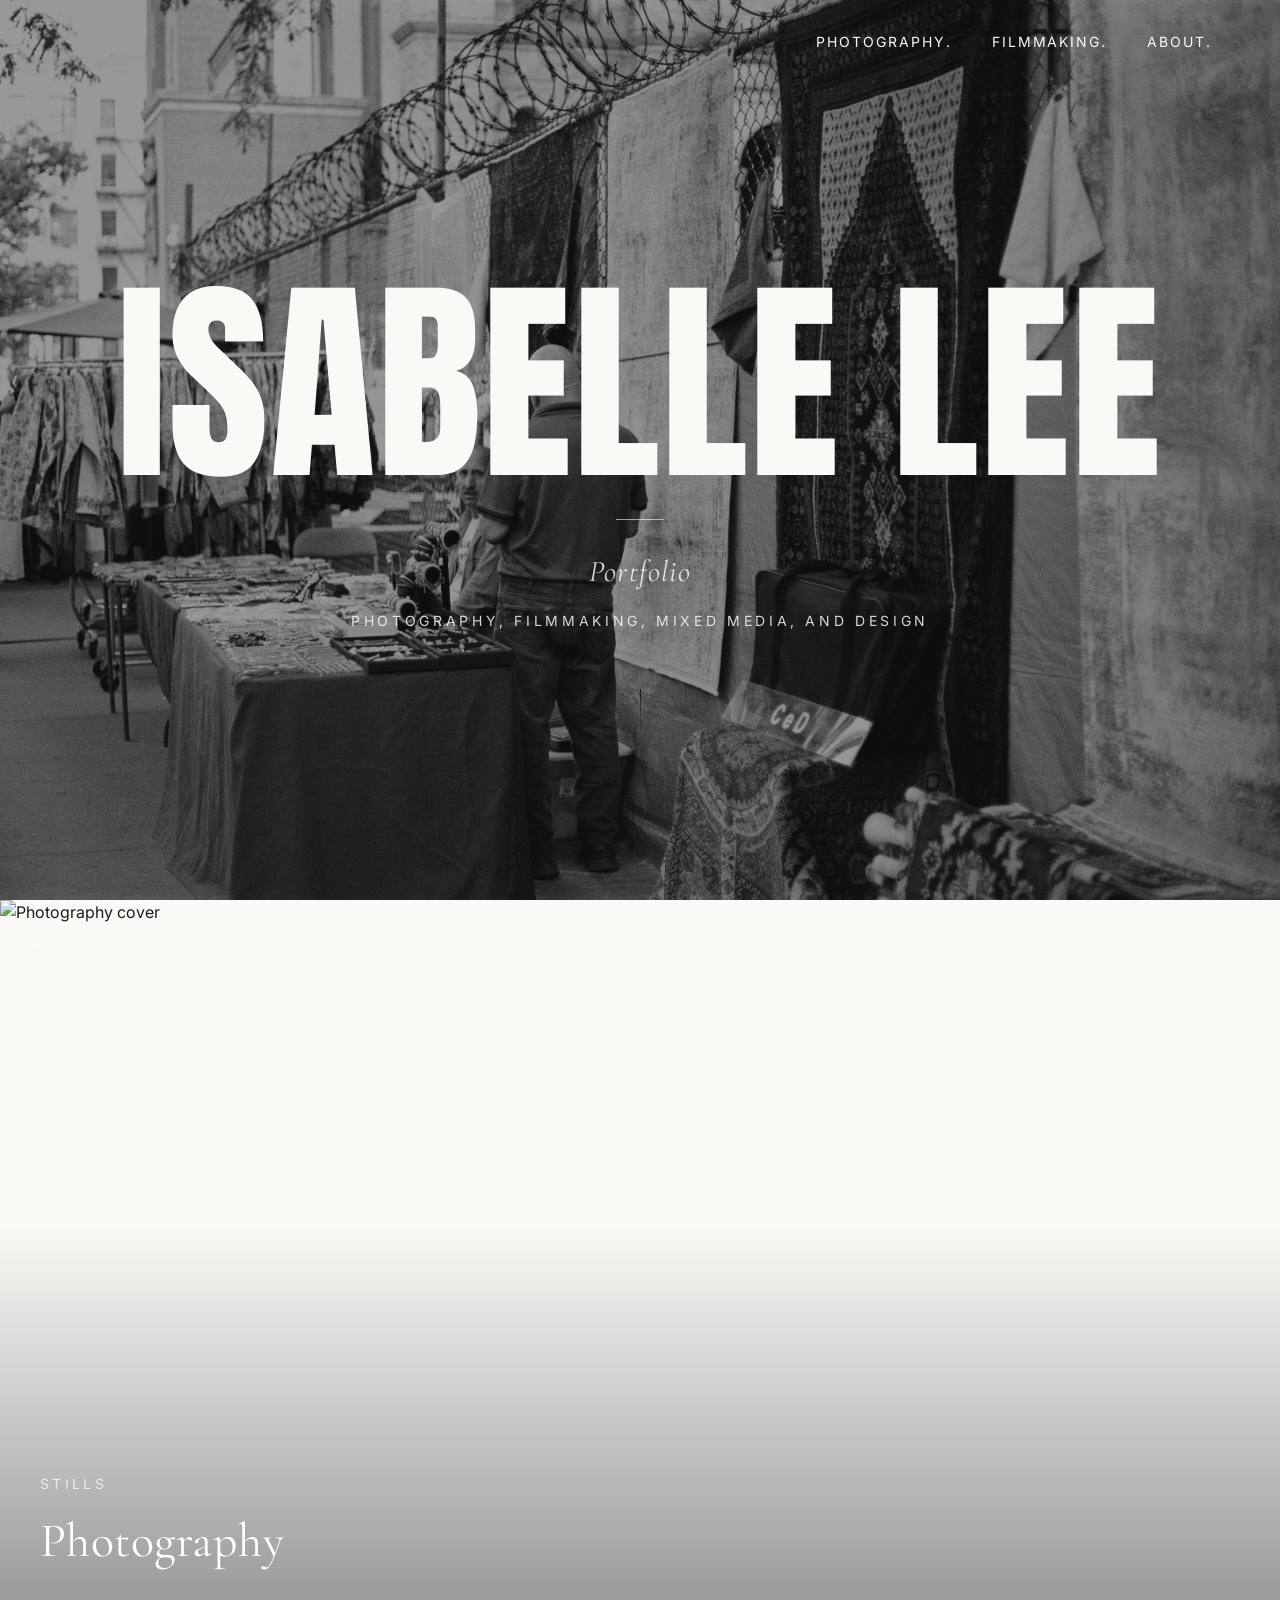
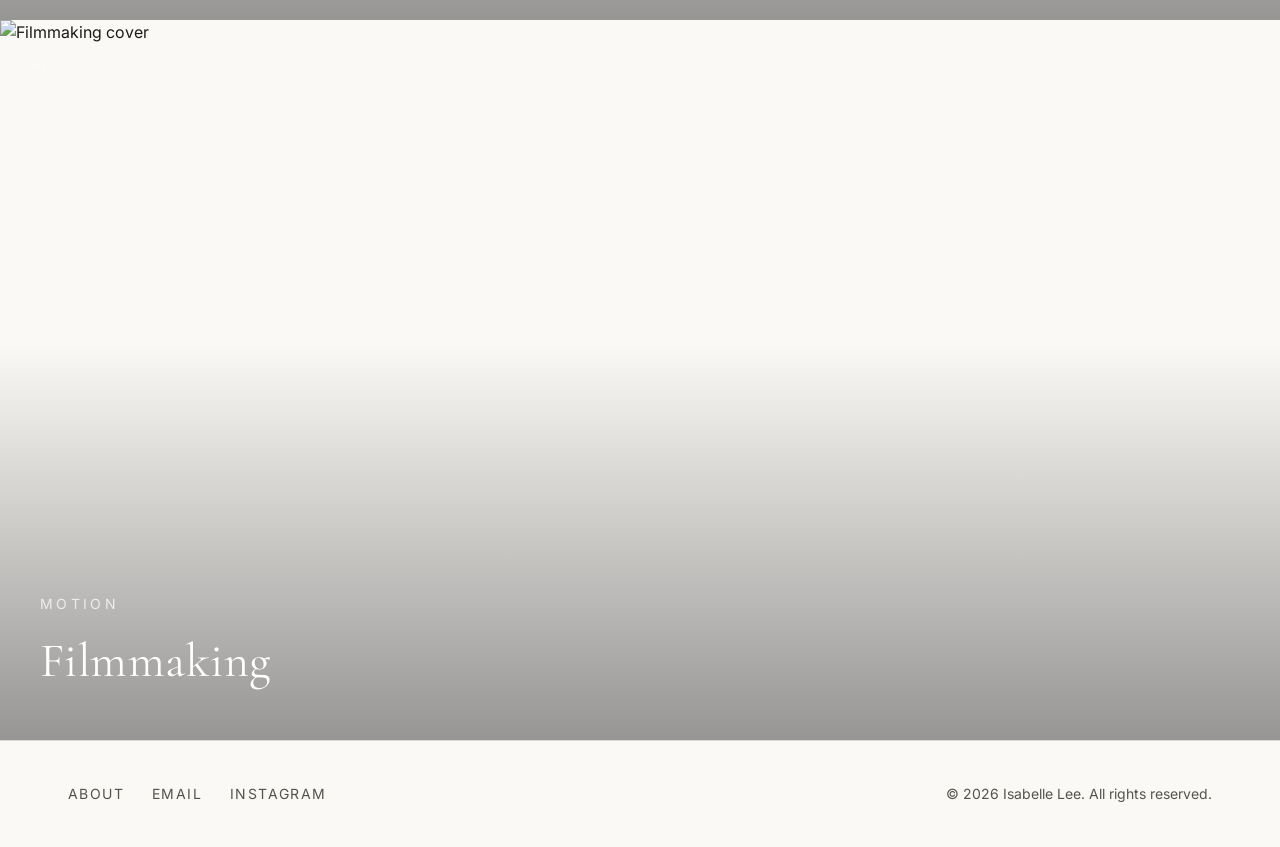
==== commit ca79fea4: "Update index.html change href="videography.html" to filmmaking.html" ====
--- a/index.html
+++ b/index.html
@@ -17,7 +17,7 @@
       </button>
       <ul class="nav-links">
         <li><a href="photography.html">photography.</a></li>
-        <li><a href="videography.html">filmmaking.</a></li>
+        <li><a href="filmmaking.html">filmmaking.</a></li>
         <li><a href="about.html">about.</a></li>
       </ul>
     </div>
@@ -44,7 +44,7 @@
             </div>
           </div>
         </a>
-        <a href="videography.html" class="category-panel">
+        <a href="filmmaking.html" class="category-panel">
           <img src="images/home/film-cover.jpeg" alt="Filmmaking cover">
           <span class="category-panel-number">02</span>
           <div class="category-panel-overlay">
--- a/css/style.css
+++ b/css/style.css
@@ -125,6 +125,15 @@
   flex-shrink: 0;
 }
 
+body.is-home .brand-mark {
+  border: none;
+  opacity: 0;
+  transition: opacity 0.3s var(--ease);
+}
+
+body.is-home .site-header.is-solid .brand-mark {
+  opacity: 1;
+}
 .nav-links {
   display: flex;
   gap: 40px;
@@ -715,32 +724,16 @@
   .container { padding: 0 28px; }
   .nav-inner { padding: 0 28px; }
 
-  .nav-links {
-    position: fixed;
-    top: var(--nav-height);
-    left: 0;
-    right: 0;
-    background: var(--bg);
-    flex-direction: column;
-    gap: 0;
-    border-bottom: 1px solid var(--line);
-    max-height: 0;
-    overflow: hidden;
-    transition: max-height 0.35s var(--ease);
-  }
-
-  .nav-links.is-open {
-    max-height: 320px;
+    .nav-links {
+    gap: 16px;
   }
 
   .nav-links a {
-    display: block;
-    padding: 18px 28px;
-    border-top: 1px solid var(--line);
+    font-size: 11px;
   }
 
   .nav-toggle {
-    display: flex;
+    display: none;
   }
 
   .category-split {
@@ -776,6 +769,25 @@
     gap: 3px;
   }
   .hero { padding-top: 120px; }
+}
+
+@media (max-width: 480px) {
+  .nav-inner {
+    padding: 0 16px;
+  }
+
+  .nav-links {
+    gap: 10px;
+  }
+
+  .nav-links a {
+    font-size: 9px;
+    letter-spacing: 0.06em;
+  }
+
+  .brand {
+    gap: 8px;
+  }
 }
 /* Override the existing about-layout column ratio so text is wider than photos */
 .about-layout {
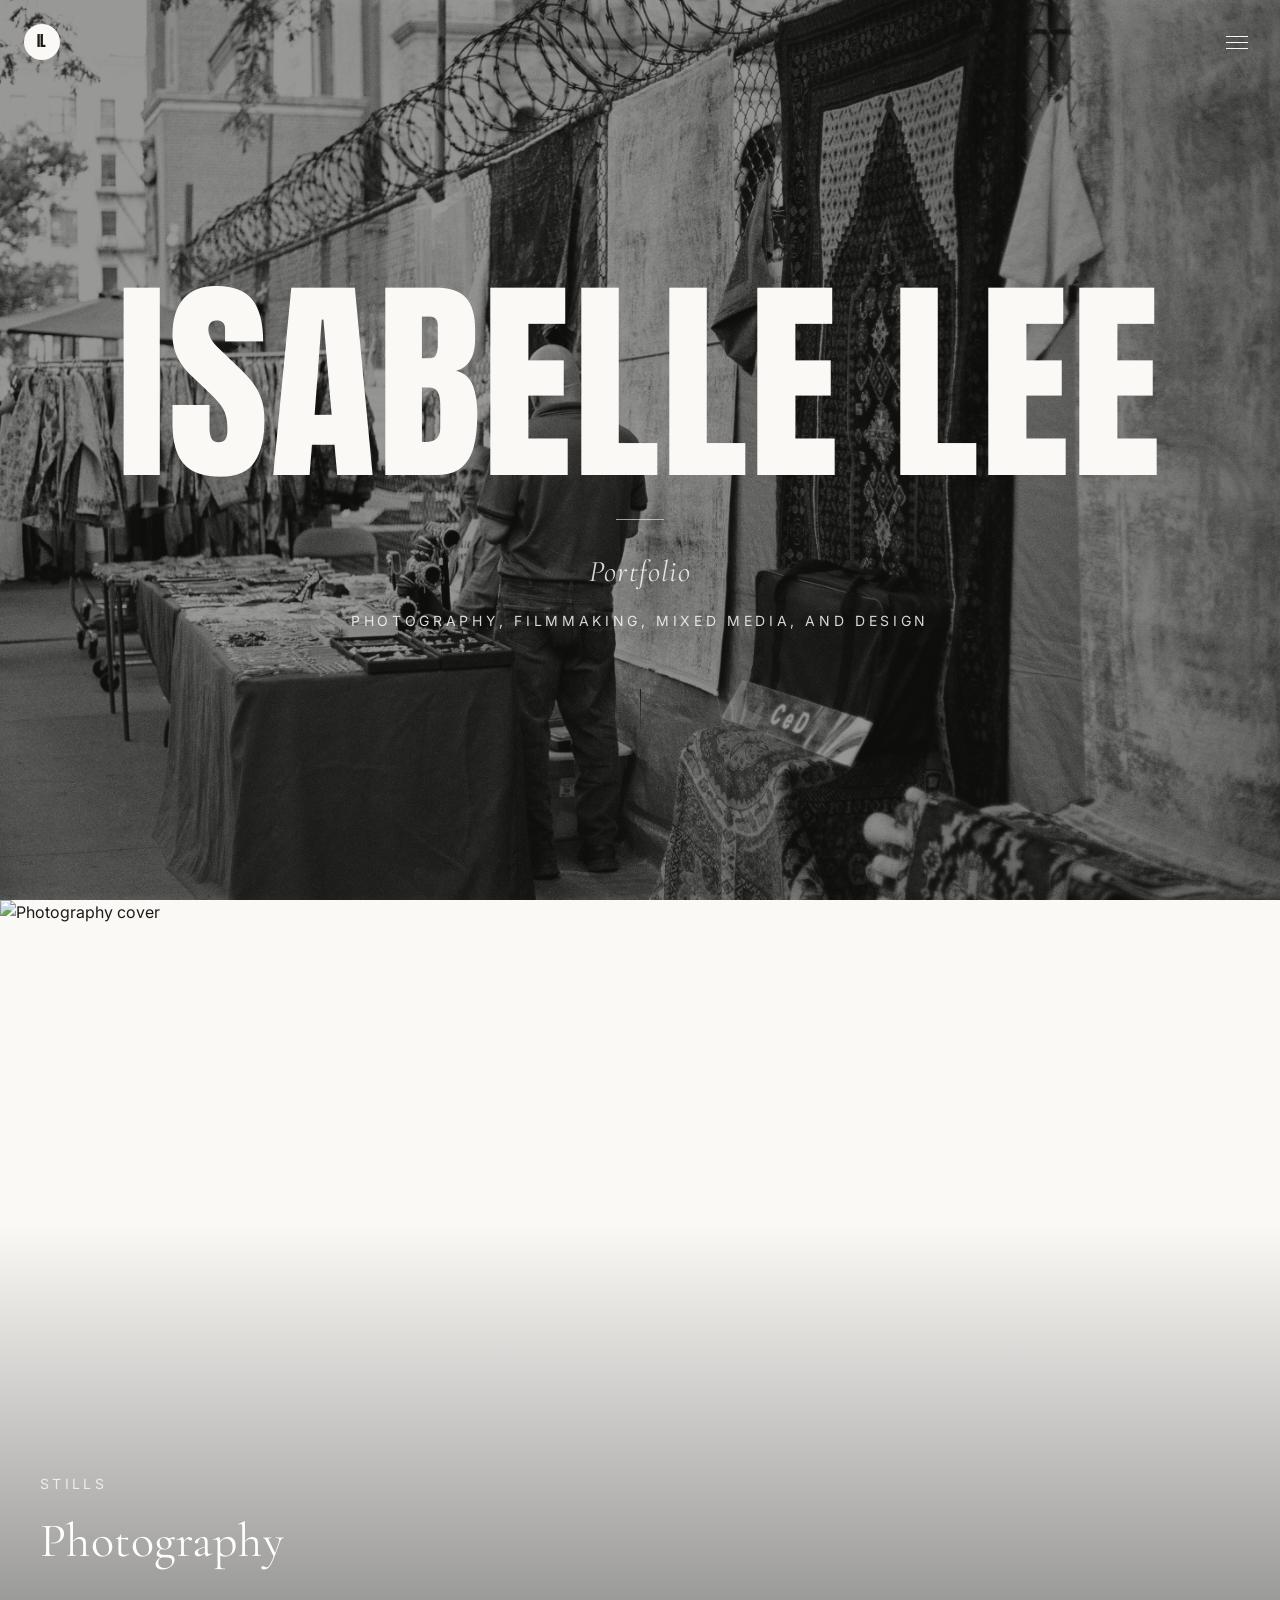
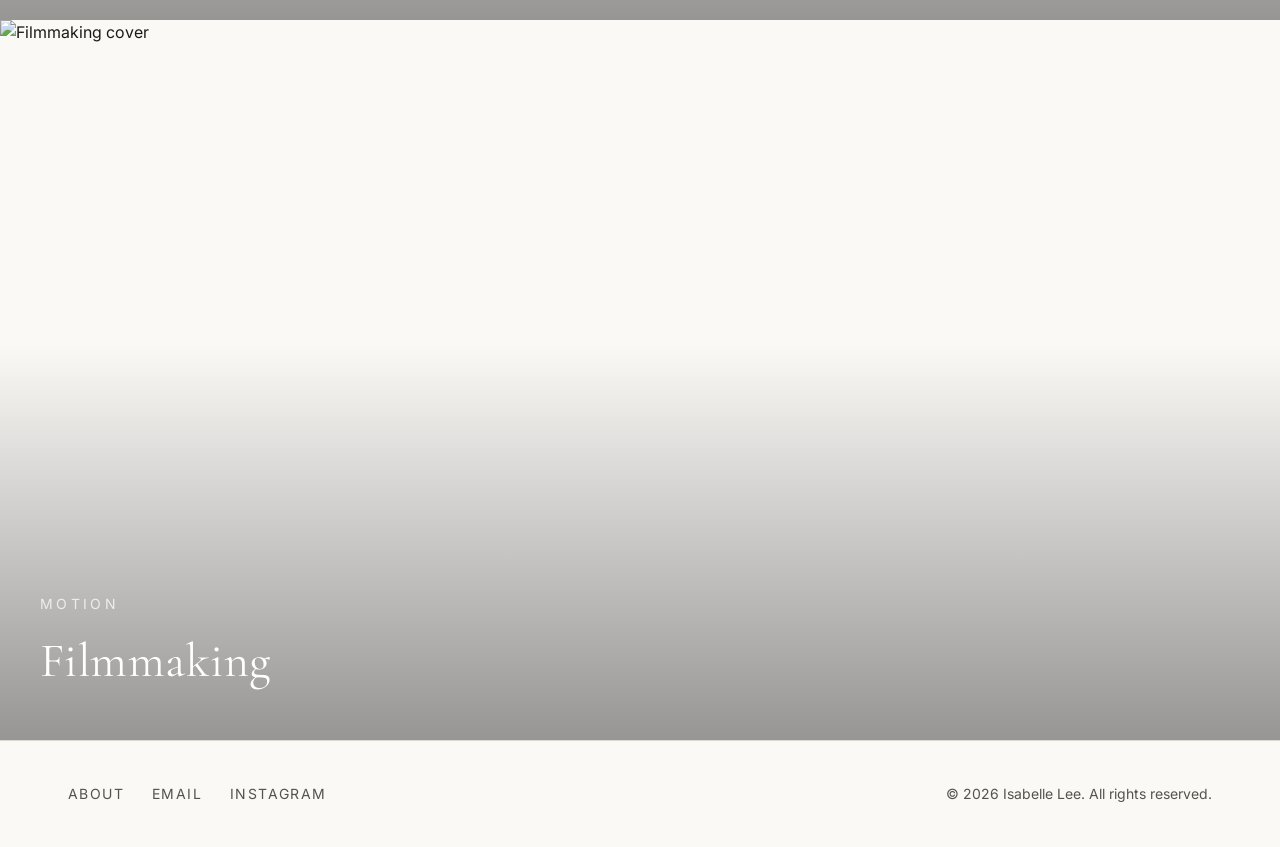
==== commit 3ecd9420: "Update index.html delete 01 and 02" ====
--- a/index.html
+++ b/index.html
@@ -3,8 +3,8 @@
 <head>
   <meta charset="UTF-8">
   <meta name="viewport" content="width=device-width, initial-scale=1.0">
-  <title>Isabelle Lee</title>
-  <meta name="description" content="Portfolio of Isabelle Lee — photography and videography.">
+  <title>Isabelle Lee — Portfolio</title>
+  <meta name="description" content="Photography, Filmmaking, Mixed Media, and Design">
   <link rel="stylesheet" href="css/style.css">
 </head>
 <body class="is-home">
@@ -36,7 +36,6 @@
       <div class="category-split">
         <a href="photography.html" class="category-panel">
           <img src="images/home/photo-cover.jpeg" alt="Photography cover">
-          <span class="category-panel-number">01</span>
           <div class="category-panel-overlay">
             <div class="category-panel-label">
               <p class="eyebrow">Stills</p>
@@ -46,7 +45,6 @@
         </a>
         <a href="filmmaking.html" class="category-panel">
           <img src="images/home/film-cover.jpeg" alt="Filmmaking cover">
-          <span class="category-panel-number">02</span>
           <div class="category-panel-overlay">
             <div class="category-panel-label">
               <p class="eyebrow">Motion</p>
--- a/css/style.css
+++ b/css/style.css
@@ -99,6 +99,28 @@
   justify-content: space-between;
 }
 
+@media (min-width: 901px) {
+  .nav-inner {
+    max-width: none;
+    padding: 0 24px;
+  }
+}
+
+@media (min-width: 901px) {
+  .site-header,
+  .site-header.is-solid {
+    background: transparent;
+    backdrop-filter: none;
+    border-bottom: none;
+  }
+
+  /* No solid dark bar behind the header anymore on these pages,
+     so keep the icon/links dark instead of switching to white on scroll */
+  body:not(.is-home) .site-header.is-solid .nav-toggle span {
+    background: var(--ink);
+  }
+}
+
 .brand {
   display: flex;
   align-items: center;
@@ -134,30 +156,87 @@
 body.is-home .site-header.is-solid .brand-mark {
   opacity: 1;
 }
+
 .nav-links {
-  display: flex;
-  gap: 40px;
+  position: fixed;
+  top: var(--nav-height);
+  right: 0;
+  width: max-content;
+  min-width: 200px;
+  max-width: 80vw;
+  display: flex;
+  flex-direction: column;
+  gap: 0;
   list-style: none;
+  background: rgba(28, 27, 25, 0.92);
+  backdrop-filter: blur(8px);
+  padding: 20px 0;
+  z-index: 99;
+  transform: translateY(-12px);
+  opacity: 0;
+  pointer-events: none;
+  transition: opacity 0.3s var(--ease), transform 0.3s var(--ease);
+  box-shadow: 0 16px 40px rgba(0, 0, 0, 0.18);
+  border-top: 1px solid rgba(250, 249, 246, 0.1);
+}
+
+.nav-links.is-open {
+  opacity: 1;
+  pointer-events: auto;
+  transform: translateY(0);
 }
 
 .nav-links a {
+  display: block;
+  position: relative;
+  padding: 16px 28px 16px 32px;
   font-size: 14px;
   letter-spacing: 0.14em;
   text-transform: uppercase;
-  position: relative;
-  padding-bottom: 4px;
+  text-align: right;
+  color: var(--bg);
+  opacity: 0;
+  transition: background 0.2s var(--ease), padding-right 0.25s var(--ease);
+}
+
+.nav-links a:hover {
+  padding-right: 20px;
+}
+
+.nav-links a:hover {
+  background: rgba(250, 249, 246, 0.08);
 }
 
 .nav-links a::after {
   content: '';
   position: absolute;
-  left: 0;
-  bottom: 0;
+  right: 28px;
+  bottom: 11px;
   width: 0;
   height: 1px;
-  background: var(--ink);
+  background: var(--bg);
   transition: width 0.3s var(--ease);
 }
+
+@keyframes navLinkIn {
+  from {
+    opacity: 0;
+    transform: translateX(10px);
+  }
+  to {
+    opacity: 1;
+    transform: translateX(0);
+  }
+}
+
+.nav-links.is-open a {
+  animation: navLinkIn 0.35s var(--ease) forwards;
+}
+
+.nav-links.is-open a:nth-child(1) { animation-delay: 0.04s; }
+.nav-links.is-open a:nth-child(2) { animation-delay: 0.09s; }
+.nav-links.is-open a:nth-child(3) { animation-delay: 0.14s; }
+
 .site-header.is-solid .nav-links a {
   color: var(--bg);
 }
@@ -173,19 +252,21 @@
 body.is-home .site-header:not(.is-solid) .nav-links a::after {
   background: var(--bg);
 }
+
 .nav-links a:hover::after,
 .nav-links a.active::after {
-  width: 100%;
+  width: 20px;
 }
 
 .nav-toggle {
-  display: none;
+  display: flex;
   flex-direction: column;
   gap: 5px;
   background: none;
   border: none;
   cursor: pointer;
   padding: 8px;
+  z-index: 101;
 }
 
 .nav-toggle span {
@@ -193,7 +274,20 @@
   height: 1px;
   background: var(--ink);
   display: block;
-}
+  transition: background 0.3s var(--ease), transform 0.3s var(--ease), opacity 0.3s var(--ease);
+}
+
+.site-header.is-solid .nav-toggle span {
+  background: var(--bg);
+}
+
+body.is-home .site-header:not(.is-solid) .nav-toggle span {
+  background: var(--bg);
+}
+
+.nav-toggle.is-open span:nth-child(1) { transform: translateY(6px) rotate(45deg); }
+.nav-toggle.is-open span:nth-child(2) { opacity: 0; }
+.nav-toggle.is-open span:nth-child(3) { transform: translateY(-6px) rotate(-45deg); }
 
 /* ---------------- Hero ---------------- */
 
@@ -638,7 +732,7 @@
   margin-bottom: 20px;
   color: var(--ink-soft);
   font-family: 'Cormorant Garamond', Georgia, serif;
-  font-size: 19px;
+  font-size: 21px;
   font-weight: 400;
   line-height: 1.6;
   max-width: 580px;
@@ -655,7 +749,7 @@
 
 .about-info h4 {
   font-family: 'Inter', sans-serif;
-  font-size: 13px;
+  font-size: 15px;
   letter-spacing: 0.14em;
   text-transform: uppercase;
   color: var(--accent);
@@ -664,7 +758,7 @@
 }
 
 .about-info p {
-  font-size: 15px;
+  font-size: 20px;
   color: var(--ink-soft);
   margin: 0;
 }
@@ -681,115 +775,7 @@
   padding: 8px 14px;
 }
 
-/* ---------------- Footer ---------------- */
-
-.site-footer {
-  border-top: 1px solid var(--line);
-  padding: 40px 0;
-}
-
-.footer-inner {
-  display: flex;
-  justify-content: space-between;
-  align-items: center;
-  flex-wrap: wrap;
-  gap: 20px;
-}
-
-.footer-links {
-  display: flex;
-  gap: 28px;
-  list-style: none;
-}
-
-.footer-links a {
-  font-size: 14px;
-  letter-spacing: 0.1em;
-  text-transform: uppercase;
-  color: var(--ink-soft);
-}
-
-.footer-links a:hover {
-  color: var(--ink);
-}
-
-.footer-copy {
-  font-size: 14px;
-  color: var(--ink-soft);
-}
-
-/* ---------------- Responsive ---------------- */
-
-@media (max-width: 900px) {
-  .container { padding: 0 28px; }
-  .nav-inner { padding: 0 28px; }
-
-    .nav-links {
-    gap: 16px;
-  }
-
-  .nav-links a {
-    font-size: 11px;
-  }
-
-  .nav-toggle {
-    display: none;
-  }
-
-  .category-split {
-    grid-template-columns: 1fr;
-  }
-
-  .grid {
-    grid-template-columns: repeat(2, 1fr);
-  }
-
-  .film-entry {
-    grid-template-columns: 1fr;
-    gap: 28px;
-  }
-
-  .film-entry:nth-child(even) .film-media {
-    order: 0;
-  }
-
-  .about-layout {
-    grid-template-columns: 1fr;
-  }
-
-  .about-portrait {
-    position: static;
-    max-width: 320px;
-  }
-}
-
-@media (max-width: 560px) {
-  .grid {
-    grid-template-columns: repeat(2, 1fr);
-    gap: 3px;
-  }
-  .hero { padding-top: 120px; }
-}
-
-@media (max-width: 480px) {
-  .nav-inner {
-    padding: 0 16px;
-  }
-
-  .nav-links {
-    gap: 10px;
-  }
-
-  .nav-links a {
-    font-size: 9px;
-    letter-spacing: 0.06em;
-  }
-
-  .brand {
-    gap: 8px;
-  }
-}
-/* Override the existing about-layout column ratio so text is wider than photos */
+/* Desktop: text left, photos scattered to the right */
 .about-layout {
   grid-template-columns: 1.15fr 0.85fr;
 }
@@ -831,11 +817,202 @@
   z-index: 3;
 }
 
+/* ---------------- Footer ---------------- */
+
+.site-footer {
+  border-top: 1px solid var(--line);
+  padding: 40px 0;
+}
+
+.footer-inner {
+  display: flex;
+  justify-content: space-between;
+  align-items: center;
+  flex-wrap: wrap;
+  gap: 20px;
+}
+
+.footer-links {
+  display: flex;
+  gap: 28px;
+  list-style: none;
+}
+
+.footer-links a {
+  font-size: 14px;
+  letter-spacing: 0.1em;
+  text-transform: uppercase;
+  color: var(--ink-soft);
+}
+
+.footer-links a:hover {
+  color: var(--ink);
+}
+
+.footer-copy {
+  font-size: 14px;
+  color: var(--ink-soft);
+}
+
+/* ---------------- Responsive ---------------- */
+
 @media (max-width: 900px) {
-  .about-photos {
+  .container { padding: 0 28px; }
+  .nav-inner { padding: 0 28px; }
+
+  .nav-links {
+    gap: 16px;
+  }
+
+  .nav-links a {
+    font-size: 12px;
+  }
+
+  .category-split {
+    grid-template-columns: 1fr;
+  }
+
+  .grid {
+    grid-template-columns: repeat(2, 1fr);
+  }
+
+  .film-entry {
+    grid-template-columns: 1fr;
+    gap: 28px;
+  }
+
+  .film-entry:nth-child(even) .film-media {
+    order: 0;
+  }
+
+ .about-layout {
+    grid-template-columns: 1fr;
+    gap: 0;
+  }
+
+  .about-portrait {
+    position: static;
+    max-width: 320px;
+  }
+
+ .about-photos {
     width: 100%;
-    height: 500px;
+    max-width: 320px;
+    height: 320px;
+    position: relative;
     justify-self: center;
     transform: none;
-  }
-}
+    margin: 20px auto 32px;
+  }
+
+  .about-photos .photo {
+    position: absolute;
+    width: 140px !important;
+    max-width: 140px !important;
+    box-shadow: 0 8px 20px rgba(0, 0, 0, 0.25);
+  }
+
+  .photo-1 { top: 0; left: 10px; transform: rotate(-10deg); z-index: 1; }
+  .photo-2 { top: 90px; left: 150px; transform: rotate(8deg); z-index: 2; }
+  .photo-3 { top: 190px; left: 70px; transform: rotate(-5deg); z-index: 3; }
+
+  .about-copy p {
+    font-size: 16px;
+    margin-bottom: 14px;
+  }
+   
+  .about-info {
+    row-gap: 12px;
+  }
+   
+  .about-info h4 {
+    font-size: 12px;
+  }
+
+  .about-info p {
+    font-size: 15px;
+  }
+
+  .page-hero {
+    padding-bottom: 24px;
+  }
+
+  section {
+    padding: 32px 0;
+  }
+}
+
+@media (max-width: 560px) {
+  .grid {
+    grid-template-columns: repeat(2, 1fr);
+    gap: 3px;
+  }
+  .hero { padding-top: 120px; }
+}
+
+@media (max-width: 480px) {
+  .nav-inner {
+    padding: 0 16px;
+  }
+
+  .nav-links {
+    gap: 10px;
+  }
+
+  .nav-links a {
+    font-size: 11px;
+    letter-spacing: 0.04em;
+  }
+
+  .brand {
+    gap: 8px;
+  }
+
+  .nav-links a {
+    padding: 14px 18px 14px 24px;
+  }
+
+  .nav-links a::after {
+    right: 18px;
+  }
+
+ .nav-links {
+    min-width: unset;
+    width: max-content;
+    padding: 14px 0;
+  }
+   
+}
+
+@media (max-width: 640px) {
+  .category-panel {
+    aspect-ratio: 3 / 4;
+  }
+
+  .category-panel-number {
+    top: 20px;
+    left: 20px;
+    font-size: 13px;
+  }
+
+  .category-panel-overlay {
+    padding: 28px 24px;
+    background: linear-gradient(
+      to top,
+      rgba(0, 0, 0, 0.65) 0%,
+      rgba(0, 0, 0, 0.25) 45%,
+      rgba(0, 0, 0, 0.05) 75%,
+      transparent 100%
+    );
+  }
+
+  .category-panel-label .eyebrow {
+    font-size: 12px;
+    letter-spacing: 0.18em;
+  }
+
+  .category-panel-label h2 {
+    font-size: clamp(30px, 9vw, 40px);
+    margin-top: 6px;
+  }
+}
